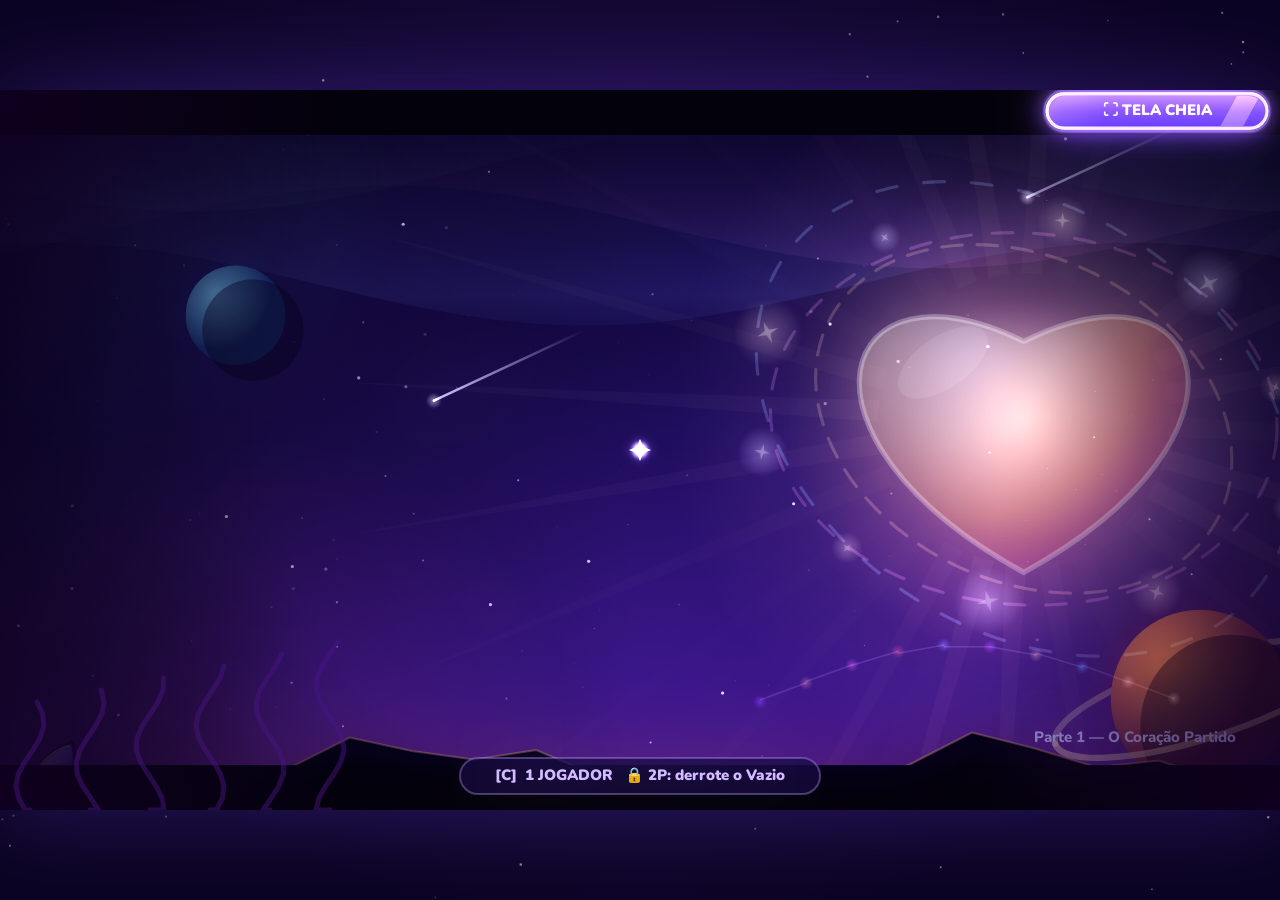
==== web/index.html @ 99ebd6c6 "Celular: botoes minimalistas so com icones, pequenos e colados em arco, analogico discreto Co-Author" ====
<!doctype html>
<html lang="pt-br">
<head>
<meta charset="utf-8">
<meta name="viewport" content="width=device-width,initial-scale=1,maximum-scale=1,user-scalable=no,viewport-fit=cover">
<meta name="mobile-web-app-capable" content="yes">
<meta name="apple-mobile-web-app-capable" content="yes">
<meta name="apple-mobile-web-app-status-bar-style" content="black-translucent">
<meta name="apple-mobile-web-app-title" content="Olienzinho">
<title>Olienzinho — Guardião das Estrelas</title>
<link rel="manifest" href="manifest.webmanifest">
<meta name="theme-color" content="#2a0f5a">
<link rel="icon" href="icon-192.png">
<link rel="apple-touch-icon" href="icon-192.png">
<link rel="stylesheet" href="fonts/fonts.css">
<style>
  html,body{margin:0;height:100%;background:radial-gradient(ellipse at 50% 40%,#241050 0%,#0b0422 75%);overflow:hidden}
  body{display:grid;place-items:center}
  canvas{display:block;box-shadow:0 0 90px rgba(120,70,255,.28)}
  #splash{position:fixed;inset:0;z-index:50;display:flex;flex-direction:column;align-items:center;justify-content:center;background:radial-gradient(ellipse at 50% 40%,#2a0f5a 0%,#0b0422 70%);transition:opacity .7s;font-family:Nunito,system-ui,sans-serif}
  #splash.off{opacity:0;pointer-events:none}
  #splash .lg{font-weight:900;font-size:min(9vw,84px);letter-spacing:.06em;color:#fff;text-shadow:0 0 28px #9a63ff,0 0 60px #6a3aff;animation:sp 1.6s ease-in-out infinite alternate}
  #splash .sb{margin-top:6px;font-weight:800;font-size:min(2.4vw,22px);letter-spacing:.3em;color:#ffb340}
  #splash .bar{margin-top:34px;width:min(46vw,360px);height:6px;border-radius:3px;background:rgba(255,255,255,.12);overflow:hidden}
  #splash .tx{margin-top:14px;font-weight:700;font-size:min(2vw,16px);letter-spacing:.12em;color:#cdb8ff;min-height:1.4em}
  #splash .bar i.det{animation:none;transition:width .25s}
  #splash .bar i{display:block;height:100%;width:40%;border-radius:3px;background:linear-gradient(90deg,#9a63ff,#ffe9a8);animation:ld 1.2s ease-in-out infinite}
  #splash .st{position:absolute;width:4px;height:4px;border-radius:50%;background:#fff;opacity:.6;animation:tw 2.4s ease-in-out infinite}
  @keyframes sp{from{transform:scale(1)}to{transform:scale(1.03)}}
  @keyframes ld{0%{margin-left:-40%}100%{margin-left:100%}}
  @keyframes tw{0%,100%{opacity:.15}50%{opacity:.9}}
</style>
</head>
<body>
<div id="splash"><div class="lg">OLIENZINHO</div><div class="sb">GUARDIÃO DAS ESTRELAS</div><div class="bar"><i></i></div><div class="tx" id="sptx">Acendendo as estrelas…</div></div>
<script>(function(){var s=document.getElementById('splash');for(var i=0;i<30;i++){var d=document.createElement('div');d.className='st';d.style.left=(Math.random()*100)+'%';d.style.top=(Math.random()*100)+'%';d.style.animationDelay=(Math.random()*2.4)+'s';s.appendChild(d);}var MS=['Acendendo as estrelas…','Acordando os guardiões…','Afinando o Coração de Luz…','Quase lá…'],mi=0,tx=document.getElementById('sptx');var iv=setInterval(function(){if(tx&&!window.__det){tx.textContent=MS[++mi%MS.length];}},1100);window.__prog=function(u){try{fetch(u).then(function(r){var L=+r.headers.get('content-length')||0,rd=r.body&&r.body.getReader?r.body.getReader():null;if(!rd)return;var got=0,bar=s.querySelector('.bar i');(function pump(){rd.read().then(function(x){if(x.done){clearInterval(iv);if(tx)tx.textContent='Pronto!';return;}got+=x.value.length;if(L&&bar){window.__det=1;bar.className='det';bar.style.width=Math.min(98,Math.round(got/L*100))+'%';if(tx)tx.textContent='Baixando o céu… '+Math.min(99,Math.round(got/L*100))+'%';}pump();});})();}).catch(function(){});}catch(e){}};addEventListener('load',function(){clearInterval(iv);setTimeout(function(){s.classList.add('off');setTimeout(function(){s.remove();},900);},650);});})();</script>
<canvas id="c"></canvas>
<script>if('serviceWorker' in navigator&&(location.protocol==='https:'||location.hostname==='localhost'||location.hostname==='127.0.0.1')&&!/nosw/.test(location.search))addEventListener('load',()=>navigator.serviceWorker.register('sw.js').catch(()=>{}));</script>
<script>
// no site publicado carrega UM arquivo (bundle.js, gerado por tools/build_bundle.py); local ou com ?dev carrega os arquivos separados
var BUNDLE_V='3bf80642e6';
var NAMES = ['util','audio','art','world','stages','upgrades','story','weapons','entities','events','boss','portraits','game','ui','screens','extras','extras2','part2','polish','visual','visual2','visual3','visual4','visual5','visual6','visual7','visual8','visual9','visual10','visual11','visual12','part3','visual13','visual14','visual15','part3b','visual16','part4','visual17','cine','visual18','visual19','visual20','cine2','visual21','visual22','visual23','visual24','visual25','visual26','visual27','visual28','visual29','visual30','visual31','visual32','visual33','visual34','visual35','visual36','visual37','visual38','cine3','cine4','visual39','visual40','visual41','visual42','visual43','visual44','visual45','visual46','visual47','visual48','visual49','visual50','visual51','visual52','visual53','visual54','visual55','visual56','visual57','visual58','visual59','visual60','visual61','visual62','visual63','visual64','visual65','visual66','visual67','visual68','visual69','visual70','visual71','visual72','visual73','visual74','visual75','visual76','visual77','visual78','visual79','visual80','visual81','visual82','visual83','visual84','visual85','visual86','cine5','devbot','main'];
var DEV = /[?&]dev\b/.test(location.search) || location.hostname === '127.0.0.1' || location.hostname === 'localhost';
if ((!DEV || /[?&]bundle\b/.test(location.search)) && BUNDLE_V && !/[?&]nobundle\b/.test(location.search)) { if (window.__prog) window.__prog('js/bundle.js?v=' + BUNDLE_V); document.write('<script src="js/bundle.js?v=' + BUNDLE_V + '"><\/script>'); }
else NAMES.forEach(n => document.write('<script src="js/' + n + '.js?t=' + Date.now() + '"><\/script>'));
</script>
</body>
</html>
---- web/fonts/fonts.css ----
/* latin-ext */
@font-face {
  font-family: 'Lilita One';
  font-style: normal;
  font-weight: 400;
  font-display: swap;
  src: url(lilitaone-latin-ext-98RWq7.woff2) format('woff2');
  unicode-range: U+0100-02BA, U+02BD-02C5, U+02C7-02CC, U+02CE-02D7, U+02DD-02FF, U+0304, U+0308, U+0329, U+1D00-1DBF, U+1E00-1E9F, U+1EF2-1EFF, U+2020, U+20A0-20AB, U+20AD-20C4, U+2113, U+2C60-2C7F, U+A720-A7FF;
}
/* latin */
@font-face {
  font-family: 'Lilita One';
  font-style: normal;
  font-weight: 400;
  font-display: swap;
  src: url(lilitaone-latin-YEF8RQ.woff2) format('woff2');
  unicode-range: U+0000-00FF, U+0131, U+0152-0153, U+02BB-02BC, U+02C6, U+02DA, U+02DC, U+0304, U+0308, U+0329, U+2000-206F, U+20AC, U+2122, U+2191, U+2193, U+2212, U+2215, U+FEFF, U+FFFD;
}
/* latin-ext */
@font-face {
  font-family: 'Nunito';
  font-style: normal;
  font-weight: 700;
  font-display: swap;
  src: url(nunito-latin-ext--aBXso.woff2) format('woff2');
  unicode-range: U+0100-02BA, U+02BD-02C5, U+02C7-02CC, U+02CE-02D7, U+02DD-02FF, U+0304, U+0308, U+0329, U+1D00-1DBF, U+1E00-1E9F, U+1EF2-1EFF, U+2020, U+20A0-20AB, U+20AD-20C4, U+2113, U+2C60-2C7F, U+A720-A7FF;
}
/* latin */
@font-face {
  font-family: 'Nunito';
  font-style: normal;
  font-weight: 700;
  font-display: swap;
  src: url(nunito-latin-fINeaB.woff2) format('woff2');
  unicode-range: U+0000-00FF, U+0131, U+0152-0153, U+02BB-02BC, U+02C6, U+02DA, U+02DC, U+0304, U+0308, U+0329, U+2000-206F, U+20AC, U+2122, U+2191, U+2193, U+2212, U+2215, U+FEFF, U+FFFD;
}
/* latin-ext */
@font-face {
  font-family: 'Nunito';
  font-style: normal;
  font-weight: 800;
  font-display: swap;
  src: url(nunito-latin-ext--aBXso.woff2) format('woff2');
  unicode-range: U+0100-02BA, U+02BD-02C5, U+02C7-02CC, U+02CE-02D7, U+02DD-02FF, U+0304, U+0308, U+0329, U+1D00-1DBF, U+1E00-1E9F, U+1EF2-1EFF, U+2020, U+20A0-20AB, U+20AD-20C4, U+2113, U+2C60-2C7F, U+A720-A7FF;
}
/* latin */
@font-face {
  font-family: 'Nunito';
  font-style: normal;
  font-weight: 800;
  font-display: swap;
  src: url(nunito-latin-fINeaB.woff2) format('woff2');
  unicode-range: U+0000-00FF, U+0131, U+0152-0153, U+02BB-02BC, U+02C6, U+02DA, U+02DC, U+0304, U+0308, U+0329, U+2000-206F, U+20AC, U+2122, U+2191, U+2193, U+2212, U+2215, U+FEFF, U+FFFD;
}
/* latin-ext */
@font-face {
  font-family: 'Nunito';
  font-style: normal;
  font-weight: 900;
  font-display: swap;
  src: url(nunito-latin-ext--aBXso.woff2) format('woff2');
  unicode-range: U+0100-02BA, U+02BD-02C5, U+02C7-02CC, U+02CE-02D7, U+02DD-02FF, U+0304, U+0308, U+0329, U+1D00-1DBF, U+1E00-1E9F, U+1EF2-1EFF, U+2020, U+20A0-20AB, U+20AD-20C4, U+2113, U+2C60-2C7F, U+A720-A7FF;
}
/* latin */
@font-face {
  font-family: 'Nunito';
  font-style: normal;
  font-weight: 900;
  font-display: swap;
  src: url(nunito-latin-fINeaB.woff2) format('woff2');
  unicode-range: U+0000-00FF, U+0131, U+0152-0153, U+02BB-02BC, U+02C6, U+02DA, U+02DC, U+0304, U+0308, U+0329, U+2000-206F, U+20AC, U+2122, U+2191, U+2193, U+2212, U+2215, U+FEFF, U+FFFD;
}
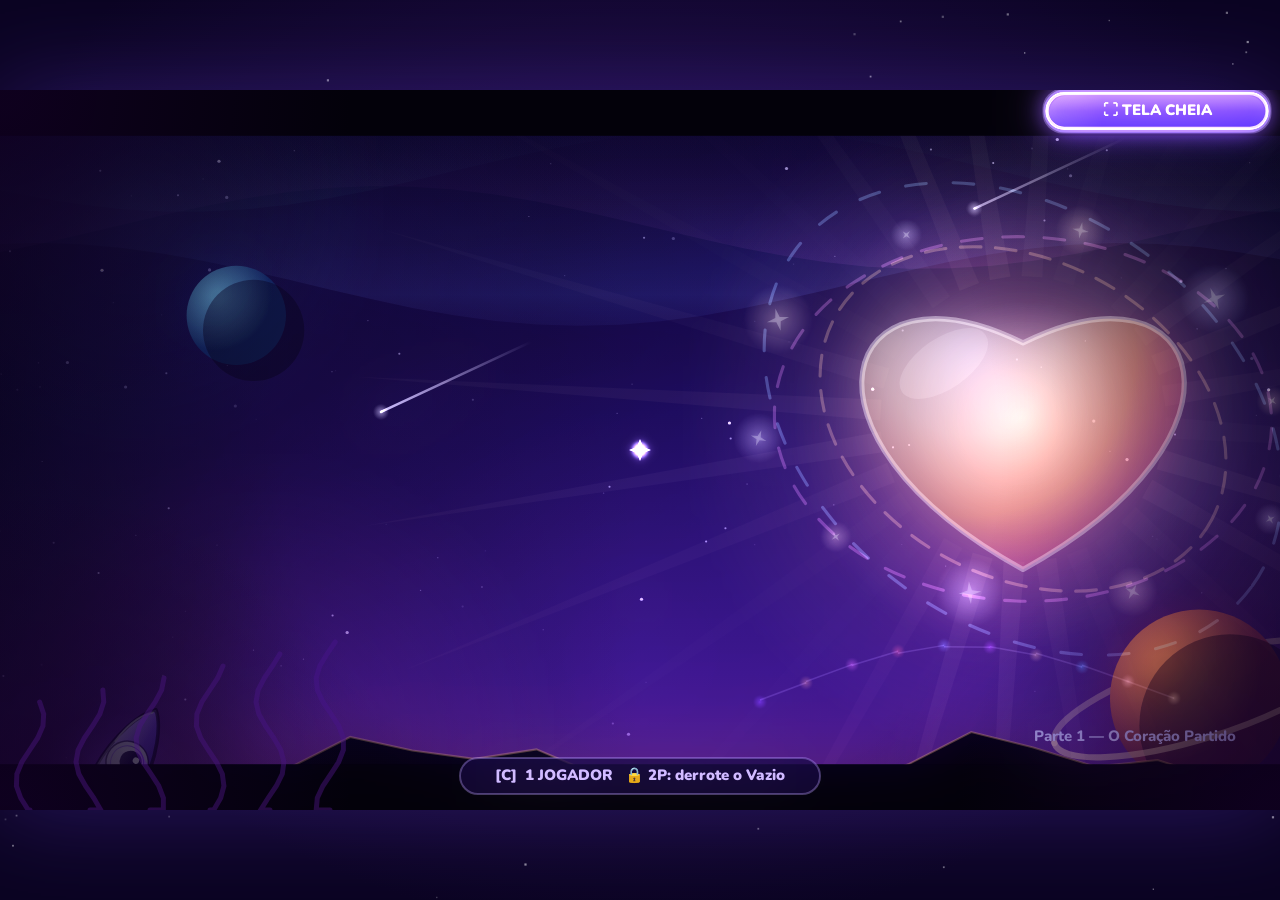
==== commit ae4e3e4e: "Celular: analogico e botoes mais fluidos e precisos (resposta rapida da nave, medidas em cache, bota" ====
--- a/web/index.html
+++ b/web/index.html
@@ -38,7 +38,7 @@
 <script>if('serviceWorker' in navigator&&(location.protocol==='https:'||location.hostname==='localhost'||location.hostname==='127.0.0.1')&&!/nosw/.test(location.search))addEventListener('load',()=>navigator.serviceWorker.register('sw.js').catch(()=>{}));</script>
 <script>
 // no site publicado carrega UM arquivo (bundle.js, gerado por tools/build_bundle.py); local ou com ?dev carrega os arquivos separados
-var BUNDLE_V='3bf80642e6';
+var BUNDLE_V='98c91f57f7';
 var NAMES = ['util','audio','art','world','stages','upgrades','story','weapons','entities','events','boss','portraits','game','ui','screens','extras','extras2','part2','polish','visual','visual2','visual3','visual4','visual5','visual6','visual7','visual8','visual9','visual10','visual11','visual12','part3','visual13','visual14','visual15','part3b','visual16','part4','visual17','cine','visual18','visual19','visual20','cine2','visual21','visual22','visual23','visual24','visual25','visual26','visual27','visual28','visual29','visual30','visual31','visual32','visual33','visual34','visual35','visual36','visual37','visual38','cine3','cine4','visual39','visual40','visual41','visual42','visual43','visual44','visual45','visual46','visual47','visual48','visual49','visual50','visual51','visual52','visual53','visual54','visual55','visual56','visual57','visual58','visual59','visual60','visual61','visual62','visual63','visual64','visual65','visual66','visual67','visual68','visual69','visual70','visual71','visual72','visual73','visual74','visual75','visual76','visual77','visual78','visual79','visual80','visual81','visual82','visual83','visual84','visual85','visual86','cine5','devbot','main'];
 var DEV = /[?&]dev\b/.test(location.search) || location.hostname === '127.0.0.1' || location.hostname === 'localhost';
 if ((!DEV || /[?&]bundle\b/.test(location.search)) && BUNDLE_V && !/[?&]nobundle\b/.test(location.search)) { if (window.__prog) window.__prog('js/bundle.js?v=' + BUNDLE_V); document.write('<script src="js/bundle.js?v=' + BUNDLE_V + '"><\/script>'); }
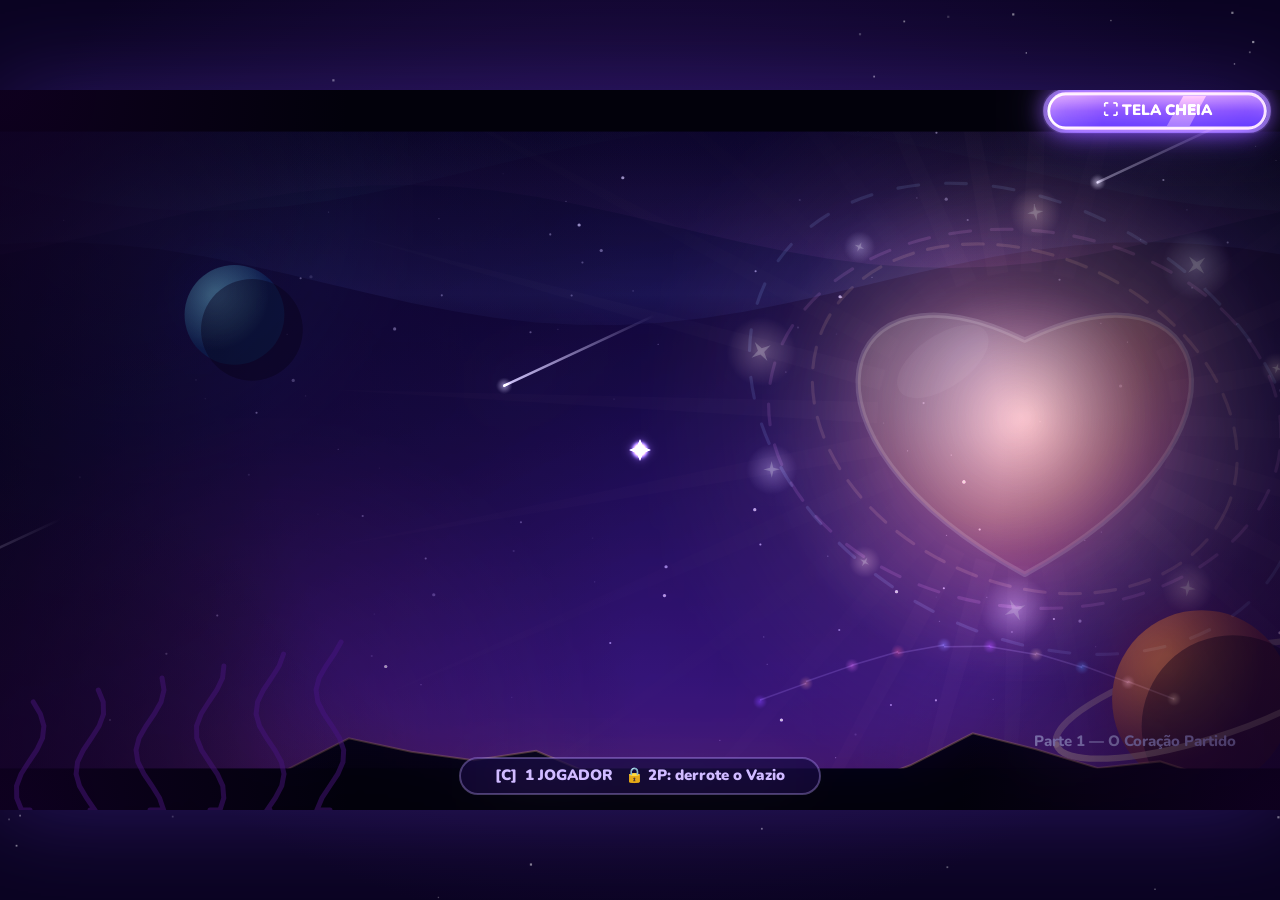
==== commit 1bcefd90: "Celular: sem opcao de 2 jogadores (botao some e o modo fica desligado no toque) Co-Authored-By: Clau" ====
--- a/web/index.html
+++ b/web/index.html
@@ -38,7 +38,7 @@
 <script>if('serviceWorker' in navigator&&(location.protocol==='https:'||location.hostname==='localhost'||location.hostname==='127.0.0.1')&&!/nosw/.test(location.search))addEventListener('load',()=>navigator.serviceWorker.register('sw.js').catch(()=>{}));</script>
 <script>
 // no site publicado carrega UM arquivo (bundle.js, gerado por tools/build_bundle.py); local ou com ?dev carrega os arquivos separados
-var BUNDLE_V='98c91f57f7';
+var BUNDLE_V='b12077d170';
 var NAMES = ['util','audio','art','world','stages','upgrades','story','weapons','entities','events','boss','portraits','game','ui','screens','extras','extras2','part2','polish','visual','visual2','visual3','visual4','visual5','visual6','visual7','visual8','visual9','visual10','visual11','visual12','part3','visual13','visual14','visual15','part3b','visual16','part4','visual17','cine','visual18','visual19','visual20','cine2','visual21','visual22','visual23','visual24','visual25','visual26','visual27','visual28','visual29','visual30','visual31','visual32','visual33','visual34','visual35','visual36','visual37','visual38','cine3','cine4','visual39','visual40','visual41','visual42','visual43','visual44','visual45','visual46','visual47','visual48','visual49','visual50','visual51','visual52','visual53','visual54','visual55','visual56','visual57','visual58','visual59','visual60','visual61','visual62','visual63','visual64','visual65','visual66','visual67','visual68','visual69','visual70','visual71','visual72','visual73','visual74','visual75','visual76','visual77','visual78','visual79','visual80','visual81','visual82','visual83','visual84','visual85','visual86','cine5','devbot','main'];
 var DEV = /[?&]dev\b/.test(location.search) || location.hostname === '127.0.0.1' || location.hostname === 'localhost';
 if ((!DEV || /[?&]bundle\b/.test(location.search)) && BUNDLE_V && !/[?&]nobundle\b/.test(location.search)) { if (window.__prog) window.__prog('js/bundle.js?v=' + BUNDLE_V); document.write('<script src="js/bundle.js?v=' + BUNDLE_V + '"><\/script>'); }
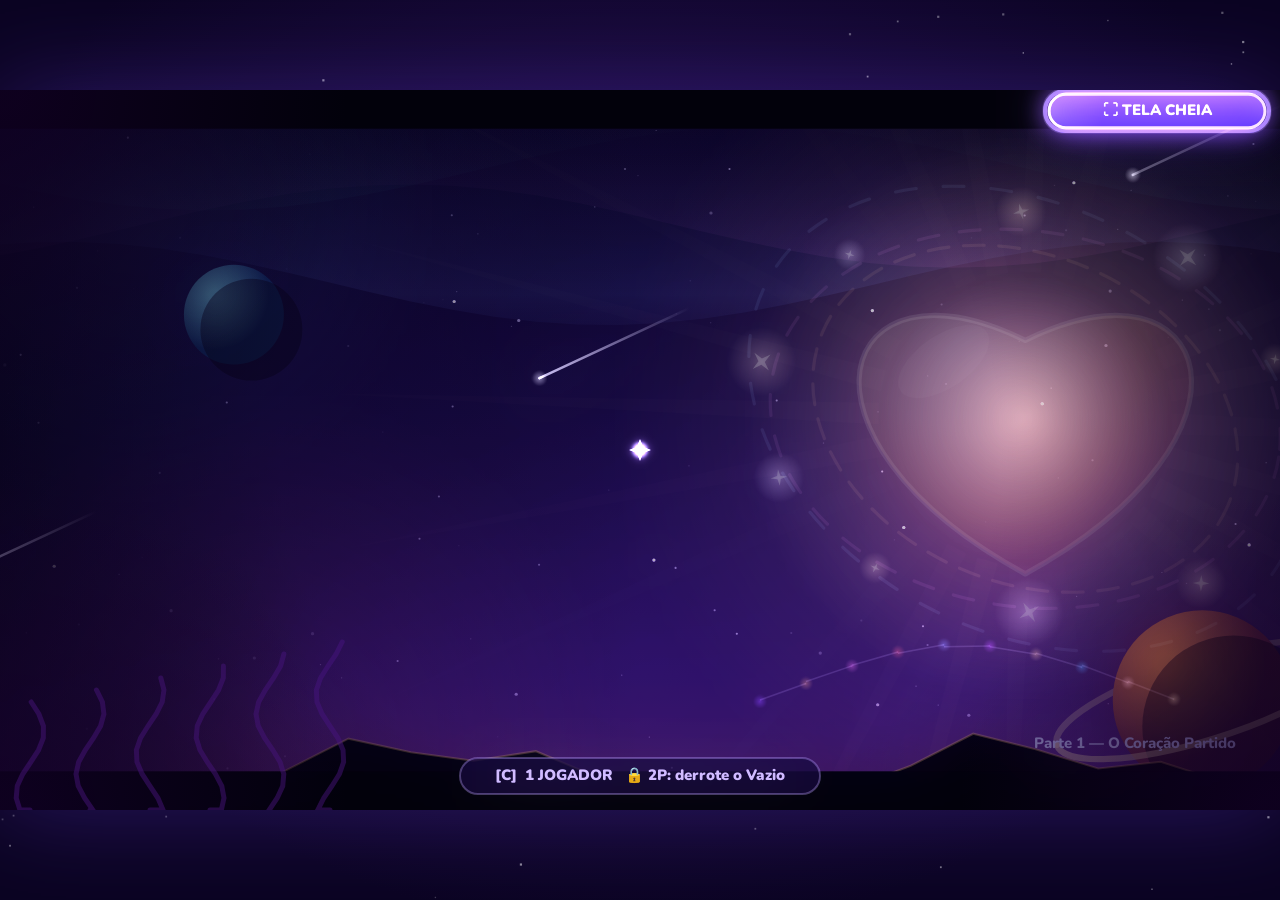
==== commit 1b8e1088: "Desempenho no celular: perfis Fluido/Equilibrado/Bonito (resolucao interna, bloom, sombras, particul" ====
--- a/web/index.html
+++ b/web/index.html
@@ -38,8 +38,8 @@
 <script>if('serviceWorker' in navigator&&(location.protocol==='https:'||location.hostname==='localhost'||location.hostname==='127.0.0.1')&&!/nosw/.test(location.search))addEventListener('load',()=>navigator.serviceWorker.register('sw.js').catch(()=>{}));</script>
 <script>
 // no site publicado carrega UM arquivo (bundle.js, gerado por tools/build_bundle.py); local ou com ?dev carrega os arquivos separados
-var BUNDLE_V='b12077d170';
-var NAMES = ['util','audio','art','world','stages','upgrades','story','weapons','entities','events','boss','portraits','game','ui','screens','extras','extras2','part2','polish','visual','visual2','visual3','visual4','visual5','visual6','visual7','visual8','visual9','visual10','visual11','visual12','part3','visual13','visual14','visual15','part3b','visual16','part4','visual17','cine','visual18','visual19','visual20','cine2','visual21','visual22','visual23','visual24','visual25','visual26','visual27','visual28','visual29','visual30','visual31','visual32','visual33','visual34','visual35','visual36','visual37','visual38','cine3','cine4','visual39','visual40','visual41','visual42','visual43','visual44','visual45','visual46','visual47','visual48','visual49','visual50','visual51','visual52','visual53','visual54','visual55','visual56','visual57','visual58','visual59','visual60','visual61','visual62','visual63','visual64','visual65','visual66','visual67','visual68','visual69','visual70','visual71','visual72','visual73','visual74','visual75','visual76','visual77','visual78','visual79','visual80','visual81','visual82','visual83','visual84','visual85','visual86','cine5','devbot','main'];
+var BUNDLE_V='28d3dae3d5';
+var NAMES = ['util','audio','art','world','stages','upgrades','story','weapons','entities','events','boss','portraits','game','ui','screens','extras','extras2','part2','polish','visual','visual2','visual3','visual4','visual5','visual6','visual7','visual8','visual9','visual10','visual11','visual12','part3','visual13','visual14','visual15','part3b','visual16','part4','visual17','cine','visual18','visual19','visual20','cine2','visual21','visual22','visual23','visual24','visual25','visual26','visual27','visual28','visual29','visual30','visual31','visual32','visual33','visual34','visual35','visual36','visual37','visual38','cine3','cine4','visual39','visual40','visual41','visual42','visual43','visual44','visual45','visual46','visual47','visual48','visual49','visual50','visual51','visual52','visual53','visual54','visual55','visual56','visual57','visual58','visual59','visual60','visual61','visual62','visual63','visual64','visual65','visual66','visual67','visual68','visual69','visual70','visual71','visual72','visual73','visual74','visual75','visual76','visual77','visual78','visual79','visual80','visual81','visual82','visual83','visual84','visual85','visual86','visual87','cine5','devbot','main'];
 var DEV = /[?&]dev\b/.test(location.search) || location.hostname === '127.0.0.1' || location.hostname === 'localhost';
 if ((!DEV || /[?&]bundle\b/.test(location.search)) && BUNDLE_V && !/[?&]nobundle\b/.test(location.search)) { if (window.__prog) window.__prog('js/bundle.js?v=' + BUNDLE_V); document.write('<script src="js/bundle.js?v=' + BUNDLE_V + '"><\/script>'); }
 else NAMES.forEach(n => document.write('<script src="js/' + n + '.js?t=' + Date.now() + '"><\/script>'));
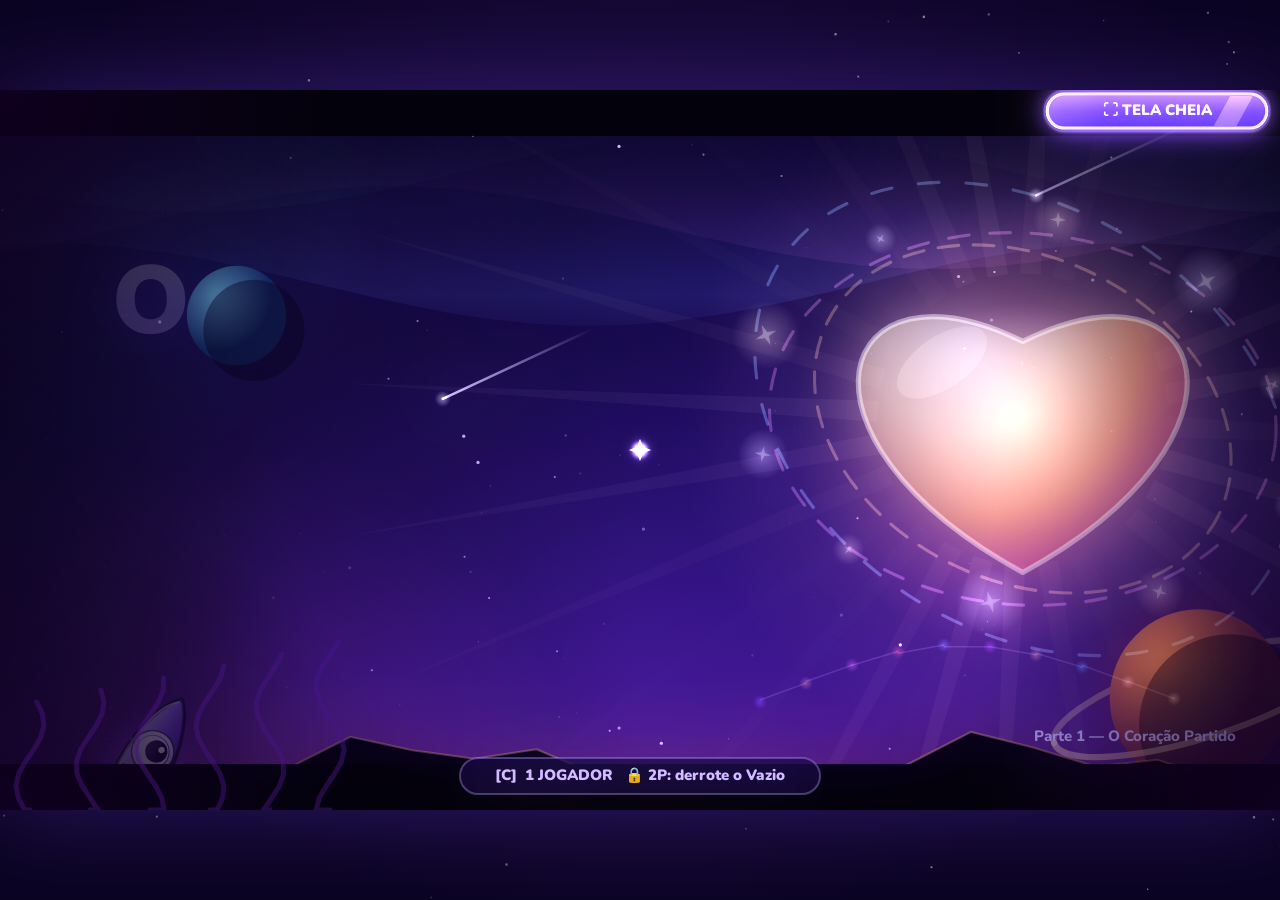
==== commit 518e191e: "Celular: toque continua a cena de vitoria do chefe (travava); remove as metas dentro da fase (resgat" ====
--- a/web/index.html
+++ b/web/index.html
@@ -38,7 +38,7 @@
 <script>if('serviceWorker' in navigator&&(location.protocol==='https:'||location.hostname==='localhost'||location.hostname==='127.0.0.1')&&!/nosw/.test(location.search))addEventListener('load',()=>navigator.serviceWorker.register('sw.js').catch(()=>{}));</script>
 <script>
 // no site publicado carrega UM arquivo (bundle.js, gerado por tools/build_bundle.py); local ou com ?dev carrega os arquivos separados
-var BUNDLE_V='28d3dae3d5';
+var BUNDLE_V='bb8476fb29';
 var NAMES = ['util','audio','art','world','stages','upgrades','story','weapons','entities','events','boss','portraits','game','ui','screens','extras','extras2','part2','polish','visual','visual2','visual3','visual4','visual5','visual6','visual7','visual8','visual9','visual10','visual11','visual12','part3','visual13','visual14','visual15','part3b','visual16','part4','visual17','cine','visual18','visual19','visual20','cine2','visual21','visual22','visual23','visual24','visual25','visual26','visual27','visual28','visual29','visual30','visual31','visual32','visual33','visual34','visual35','visual36','visual37','visual38','cine3','cine4','visual39','visual40','visual41','visual42','visual43','visual44','visual45','visual46','visual47','visual48','visual49','visual50','visual51','visual52','visual53','visual54','visual55','visual56','visual57','visual58','visual59','visual60','visual61','visual62','visual63','visual64','visual65','visual66','visual67','visual68','visual69','visual70','visual71','visual72','visual73','visual74','visual75','visual76','visual77','visual78','visual79','visual80','visual81','visual82','visual83','visual84','visual85','visual86','visual87','cine5','devbot','main'];
 var DEV = /[?&]dev\b/.test(location.search) || location.hostname === '127.0.0.1' || location.hostname === 'localhost';
 if ((!DEV || /[?&]bundle\b/.test(location.search)) && BUNDLE_V && !/[?&]nobundle\b/.test(location.search)) { if (window.__prog) window.__prog('js/bundle.js?v=' + BUNDLE_V); document.write('<script src="js/bundle.js?v=' + BUNDLE_V + '"><\/script>'); }
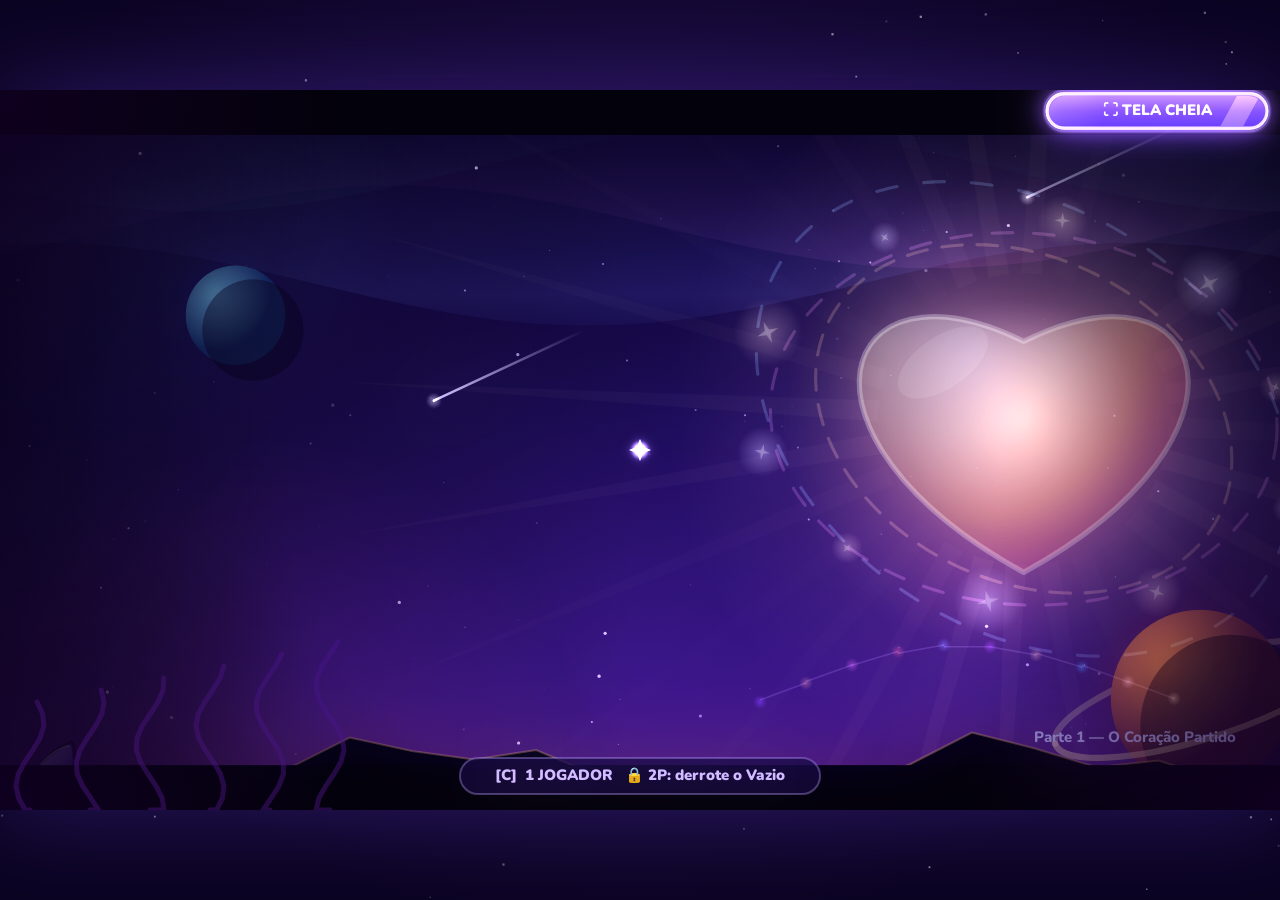
==== commit 06eef139: "Celular: texto maior so durante a partida (menus e reliquias nao quebram), botoes de poder maiores, " ====
--- a/web/index.html
+++ b/web/index.html
@@ -38,7 +38,7 @@
 <script>if('serviceWorker' in navigator&&(location.protocol==='https:'||location.hostname==='localhost'||location.hostname==='127.0.0.1')&&!/nosw/.test(location.search))addEventListener('load',()=>navigator.serviceWorker.register('sw.js').catch(()=>{}));</script>
 <script>
 // no site publicado carrega UM arquivo (bundle.js, gerado por tools/build_bundle.py); local ou com ?dev carrega os arquivos separados
-var BUNDLE_V='bb8476fb29';
+var BUNDLE_V='6e1ef203df';
 var NAMES = ['util','audio','art','world','stages','upgrades','story','weapons','entities','events','boss','portraits','game','ui','screens','extras','extras2','part2','polish','visual','visual2','visual3','visual4','visual5','visual6','visual7','visual8','visual9','visual10','visual11','visual12','part3','visual13','visual14','visual15','part3b','visual16','part4','visual17','cine','visual18','visual19','visual20','cine2','visual21','visual22','visual23','visual24','visual25','visual26','visual27','visual28','visual29','visual30','visual31','visual32','visual33','visual34','visual35','visual36','visual37','visual38','cine3','cine4','visual39','visual40','visual41','visual42','visual43','visual44','visual45','visual46','visual47','visual48','visual49','visual50','visual51','visual52','visual53','visual54','visual55','visual56','visual57','visual58','visual59','visual60','visual61','visual62','visual63','visual64','visual65','visual66','visual67','visual68','visual69','visual70','visual71','visual72','visual73','visual74','visual75','visual76','visual77','visual78','visual79','visual80','visual81','visual82','visual83','visual84','visual85','visual86','visual87','cine5','devbot','main'];
 var DEV = /[?&]dev\b/.test(location.search) || location.hostname === '127.0.0.1' || location.hostname === 'localhost';
 if ((!DEV || /[?&]bundle\b/.test(location.search)) && BUNDLE_V && !/[?&]nobundle\b/.test(location.search)) { if (window.__prog) window.__prog('js/bundle.js?v=' + BUNDLE_V); document.write('<script src="js/bundle.js?v=' + BUNDLE_V + '"><\/script>'); }
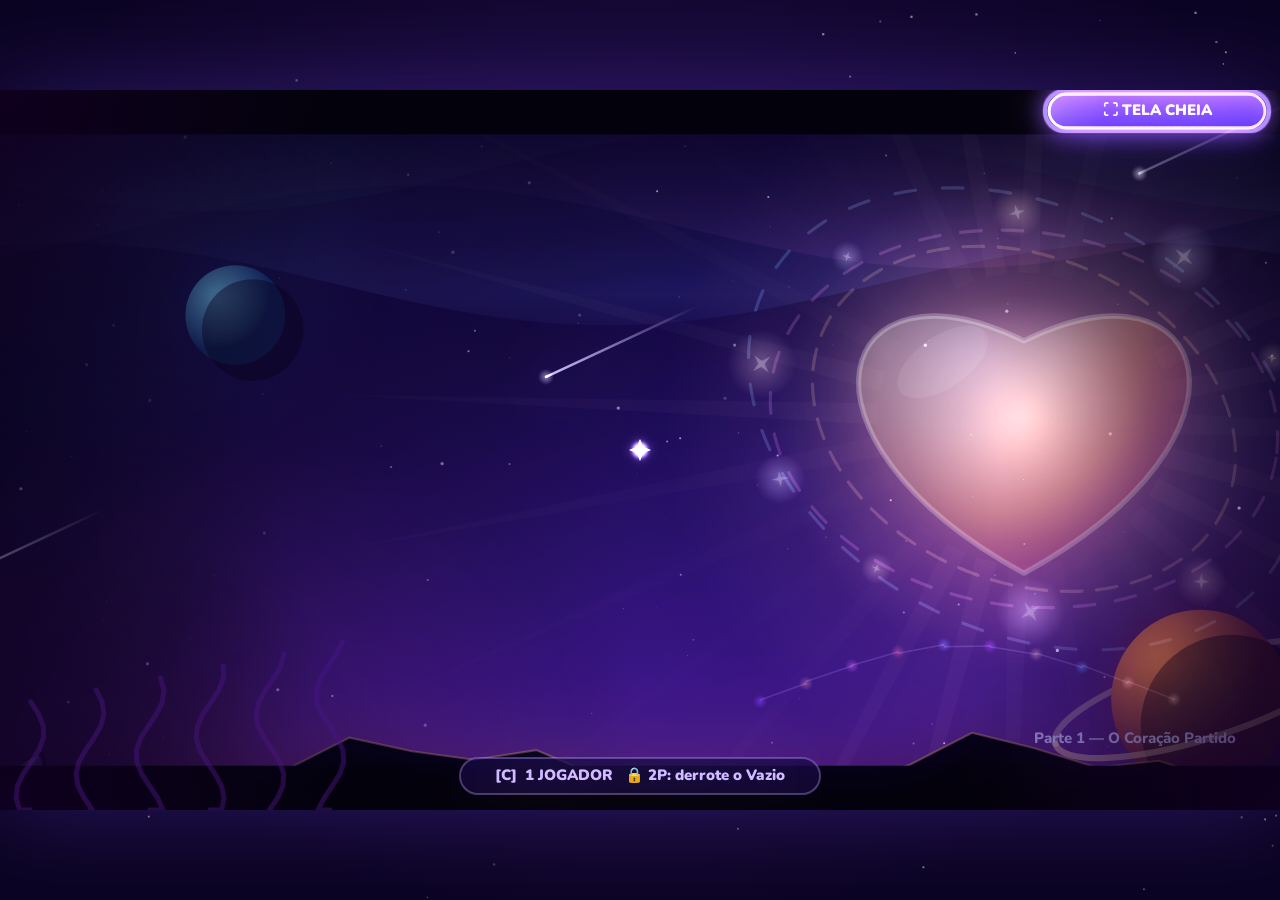
==== commit 52110e53: "Celular escolhe sozinho a melhor configuracao grafica (teste curto na primeira abertura), qualidade " ====
--- a/web/index.html
+++ b/web/index.html
@@ -38,8 +38,8 @@
 <script>if('serviceWorker' in navigator&&(location.protocol==='https:'||location.hostname==='localhost'||location.hostname==='127.0.0.1')&&!/nosw/.test(location.search))addEventListener('load',()=>navigator.serviceWorker.register('sw.js').catch(()=>{}));</script>
 <script>
 // no site publicado carrega UM arquivo (bundle.js, gerado por tools/build_bundle.py); local ou com ?dev carrega os arquivos separados
-var BUNDLE_V='6e1ef203df';
-var NAMES = ['util','audio','art','world','stages','upgrades','story','weapons','entities','events','boss','portraits','game','ui','screens','extras','extras2','part2','polish','visual','visual2','visual3','visual4','visual5','visual6','visual7','visual8','visual9','visual10','visual11','visual12','part3','visual13','visual14','visual15','part3b','visual16','part4','visual17','cine','visual18','visual19','visual20','cine2','visual21','visual22','visual23','visual24','visual25','visual26','visual27','visual28','visual29','visual30','visual31','visual32','visual33','visual34','visual35','visual36','visual37','visual38','cine3','cine4','visual39','visual40','visual41','visual42','visual43','visual44','visual45','visual46','visual47','visual48','visual49','visual50','visual51','visual52','visual53','visual54','visual55','visual56','visual57','visual58','visual59','visual60','visual61','visual62','visual63','visual64','visual65','visual66','visual67','visual68','visual69','visual70','visual71','visual72','visual73','visual74','visual75','visual76','visual77','visual78','visual79','visual80','visual81','visual82','visual83','visual84','visual85','visual86','visual87','cine5','devbot','main'];
+var BUNDLE_V='bac78eb195';
+var NAMES = ['util','audio','art','world','stages','upgrades','story','weapons','entities','events','boss','portraits','game','ui','screens','extras','extras2','part2','polish','visual','visual2','visual3','visual4','visual5','visual6','visual7','visual8','visual9','visual10','visual11','visual12','part3','visual13','visual14','visual15','part3b','visual16','part4','visual17','cine','visual18','visual19','visual20','cine2','visual21','visual22','visual23','visual24','visual25','visual26','visual27','visual28','visual29','visual30','visual31','visual32','visual33','visual34','visual35','visual36','visual37','visual38','cine3','cine4','visual39','visual40','visual41','visual42','visual43','visual44','visual45','visual46','visual47','visual48','visual49','visual50','visual51','visual52','visual53','visual54','visual55','visual56','visual57','visual58','visual59','visual60','visual61','visual62','visual63','visual64','visual65','visual66','visual67','visual68','visual69','visual70','visual71','visual72','visual73','visual74','visual75','visual76','visual77','visual78','visual79','visual80','visual81','visual82','visual83','visual84','visual85','visual86','visual87','visual88','cine5','devbot','main'];
 var DEV = /[?&]dev\b/.test(location.search) || location.hostname === '127.0.0.1' || location.hostname === 'localhost';
 if ((!DEV || /[?&]bundle\b/.test(location.search)) && BUNDLE_V && !/[?&]nobundle\b/.test(location.search)) { if (window.__prog) window.__prog('js/bundle.js?v=' + BUNDLE_V); document.write('<script src="js/bundle.js?v=' + BUNDLE_V + '"><\/script>'); }
 else NAMES.forEach(n => document.write('<script src="js/' + n + '.js?t=' + Date.now() + '"><\/script>'));
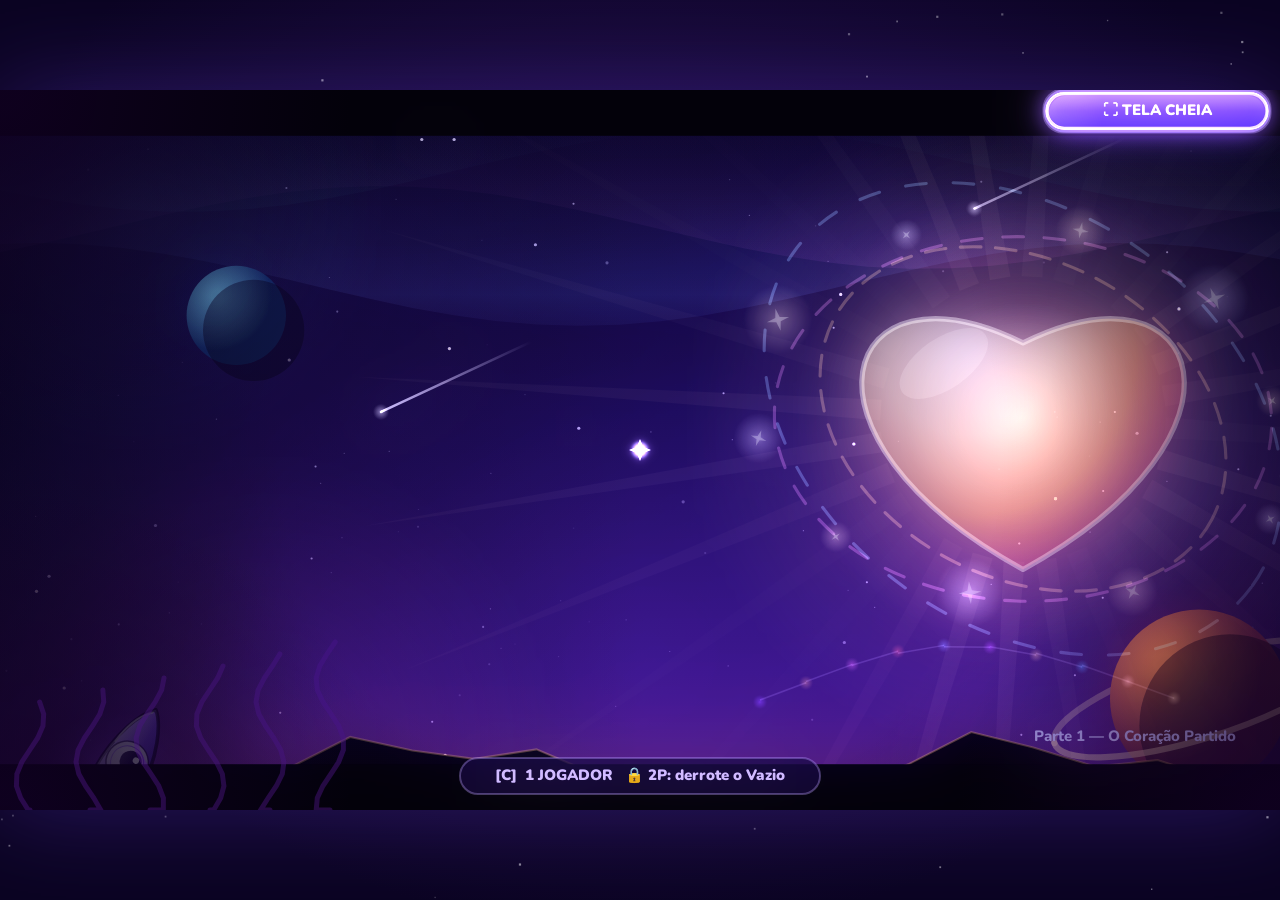
==== commit f9eb5e66: "Especial discreto: sem faixa de cinema, sem tela inteira colorida, sem zoom/clarao; so nome pequeno " ====
--- a/web/index.html
+++ b/web/index.html
@@ -38,8 +38,8 @@
 <script>if('serviceWorker' in navigator&&(location.protocol==='https:'||location.hostname==='localhost'||location.hostname==='127.0.0.1')&&!/nosw/.test(location.search))addEventListener('load',()=>navigator.serviceWorker.register('sw.js').catch(()=>{}));</script>
 <script>
 // no site publicado carrega UM arquivo (bundle.js, gerado por tools/build_bundle.py); local ou com ?dev carrega os arquivos separados
-var BUNDLE_V='bac78eb195';
-var NAMES = ['util','audio','art','world','stages','upgrades','story','weapons','entities','events','boss','portraits','game','ui','screens','extras','extras2','part2','polish','visual','visual2','visual3','visual4','visual5','visual6','visual7','visual8','visual9','visual10','visual11','visual12','part3','visual13','visual14','visual15','part3b','visual16','part4','visual17','cine','visual18','visual19','visual20','cine2','visual21','visual22','visual23','visual24','visual25','visual26','visual27','visual28','visual29','visual30','visual31','visual32','visual33','visual34','visual35','visual36','visual37','visual38','cine3','cine4','visual39','visual40','visual41','visual42','visual43','visual44','visual45','visual46','visual47','visual48','visual49','visual50','visual51','visual52','visual53','visual54','visual55','visual56','visual57','visual58','visual59','visual60','visual61','visual62','visual63','visual64','visual65','visual66','visual67','visual68','visual69','visual70','visual71','visual72','visual73','visual74','visual75','visual76','visual77','visual78','visual79','visual80','visual81','visual82','visual83','visual84','visual85','visual86','visual87','visual88','cine5','devbot','main'];
+var BUNDLE_V='04cba0edbc';
+var NAMES = ['util','audio','art','world','stages','upgrades','story','weapons','entities','events','boss','portraits','game','ui','screens','extras','extras2','part2','polish','visual','visual2','visual3','visual4','visual5','visual6','visual7','visual8','visual9','visual10','visual11','visual12','part3','visual13','visual14','visual15','part3b','visual16','part4','visual17','cine','visual18','visual19','visual20','cine2','visual21','visual22','visual23','visual24','visual25','visual26','visual27','visual28','visual29','visual30','visual31','visual32','visual33','visual34','visual35','visual36','visual37','visual38','cine3','cine4','visual39','visual40','visual41','visual42','visual43','visual44','visual45','visual46','visual47','visual48','visual49','visual50','visual51','visual52','visual53','visual54','visual55','visual56','visual57','visual58','visual59','visual60','visual61','visual62','visual63','visual64','visual65','visual66','visual67','visual68','visual69','visual70','visual71','visual72','visual73','visual74','visual75','visual76','visual77','visual78','visual79','visual80','visual81','visual82','visual83','visual84','visual85','visual86','visual87','visual88','visual89','cine5','devbot','main'];
 var DEV = /[?&]dev\b/.test(location.search) || location.hostname === '127.0.0.1' || location.hostname === 'localhost';
 if ((!DEV || /[?&]bundle\b/.test(location.search)) && BUNDLE_V && !/[?&]nobundle\b/.test(location.search)) { if (window.__prog) window.__prog('js/bundle.js?v=' + BUNDLE_V); document.write('<script src="js/bundle.js?v=' + BUNDLE_V + '"><\/script>'); }
 else NAMES.forEach(n => document.write('<script src="js/' + n + '.js?t=' + Date.now() + '"><\/script>'));
